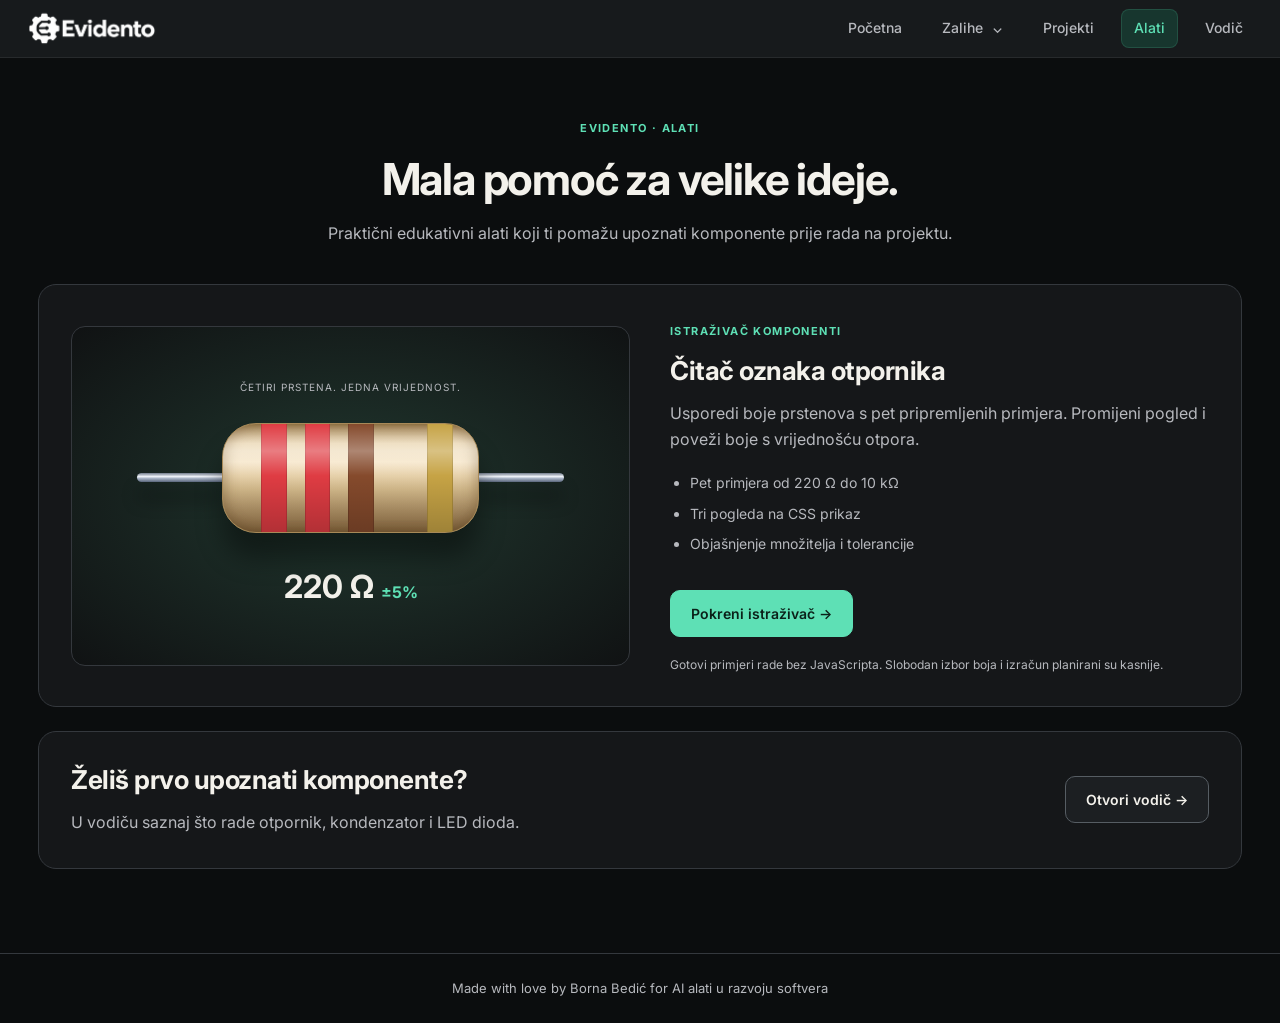
==== alati.html @ e7cfc3d3 "Veliki update: reorganizacija Evidenta, zalihe, projekti i alati Objedinjeni pregled zaliha, dodavan" ====
<!DOCTYPE html>
<html lang="hr">
<head>
    <meta charset="UTF-8">
    <meta name="viewport" content="width=device-width, initial-scale=1.0">
    <meta name="description" content="Evidento — evidencija elektroničkih komponenti, projekti i edukativni alati.">
    <title>Alati | Evidento</title>
    <link href="https://fonts.googleapis.com/css2?family=Inter:wght@400;500;600;700;800&display=swap" rel="stylesheet">
    <link rel="stylesheet" href="style.css">
    <link rel="stylesheet" href="otpornici-stilovi.css">
</head>
<body>
    <a class="preskoci-navigaciju" href="#glavni-sadrzaj">Preskoči na sadržaj</a>
    <header id="zaglavlje">
        <div class="sadrzaj-zaglavlja">
            <a id="poveznica-logo" href="index.html">
                <img id="logo" src="media/evidento-logo.png" alt="Evidento početna" width="2172" height="724">
            </a>
            <nav id="navigacija" aria-label="Glavna navigacija">
                <a href="index.html">Početna</a>
                <details class="izbornik-zaliha">
                    <summary>Zalihe <span aria-hidden="true">⌄</span></summary>
                    <div class="padajuci-izbornik">
                        <div class="opis-izbornika"><strong>Tvoja radionica</strong><p>Što imaš, što dodaješ i što trošiš.</p></div>
                        <div class="poveznice-izbornika">
                            <a href="zalihe.html"><strong>Trenutno stanje</strong><span>Dostupne komponente i količine</span></a>
                            <a href="zalihe.html#povijest-promjena"><strong>Povijest promjena</strong><span>Dodavanje, potrošnja i namjena</span></a>
                            <a href="zalihe.html#unos-promjene"><strong>Unos promjene</strong><span>Dodaj komade ili evidentiraj potrošnju</span></a>
                            <a href="zalihe.html#nova-komponenta"><strong>Nova komponenta</strong><span>Dio koji još nemaš u evidenciji</span></a>
                        </div>
                    </div>
                </details>
                <a href="projekti.html">Projekti</a>
                <a href="alati.html" aria-current="page">Alati</a>
                <a href="vodic.html">Vodič</a>
            </nav>
        </div>
    </header>
    <main id="glavni-sadrzaj" tabindex="-1">
        <div class="uvod-stranice">
            <span class="mala-oznaka">EVIDENTO · ALATI</span>
            <h1>Mala pomoć za velike ideje.</h1>
            <p>Praktični edukativni alati koji ti pomažu upoznati komponente prije rada na projektu.</p>
        </div>
        <section class="predstavljeni-alat" aria-labelledby="naslov-alata">
            <div class="ilustracija-alata" aria-hidden="true">
                <span class="natpis-alata">ČETIRI PRSTENA. JEDNA VRIJEDNOST.</span>
                <div class="model-otpornika"><div class="zica-otpornika zica-lijevo"></div><div class="tijelo-otpornika"><span class="prsten-otpornika prvi-prsten"></span><span class="prsten-otpornika drugi-prsten"></span><span class="prsten-otpornika treci-prsten"></span><span class="prsten-otpornika cetvrti-prsten"></span></div><div class="zica-otpornika zica-desno"></div></div>
                <span class="vrijednost-alata">220 Ω <small>±5%</small></span>
            </div>
            <div class="opis-alata"><span class="mala-oznaka">ISTRAŽIVAČ KOMPONENTI</span><h2 id="naslov-alata">Čitač oznaka otpornika</h2><p>Usporedi boje prstenova s pet pripremljenih primjera. Promijeni pogled i poveži boje s vrijednošću otpora.</p><ul class="popis-mogucnosti"><li>Pet primjera od 220 Ω do 10 kΩ</li><li>Tri pogleda na CSS prikaz</li><li>Objašnjenje množitelja i tolerancije</li></ul><a class="gumb-glavni" href="otpornici.html">Pokreni istraživač <span aria-hidden="true">→</span></a><p class="pomoc-polja">Gotovi primjeri rade bez JavaScripta. Slobodan izbor boja i izračun planirani su kasnije.</p></div>
        </section>
        <section class="most-do-vodica"><div><h2>Želiš prvo upoznati komponente?</h2><p>U vodiču saznaj što rade otpornik, kondenzator i LED dioda.</p></div><a class="gumb-ocisti" href="vodic.html">Otvori vodič <span aria-hidden="true">→</span></a></section>
    </main>
    <footer id="podnozje">
        <p>Made with love by Borna Bedić for AI alati u razvoju softvera</p>
    </footer>
</body>
</html>
---- style.css ----
:root {
    color-scheme: dark;
    --pozadina-stranice: #0b0d0e;
    --pozadina-kartice: #151719;
    --pozadina-polja: #1c1f22;
    --pozadina-navigacije: #171a1c;
    --boja-teksta: #f3f1eb;
    --boja-sporednog-teksta: #b7b9be;
    --boja-ruba: #34383d;
    --naglasena-boja: #5ee0b5;
    --naglasena-boja-hover: #8ceccd;
    --pozadina-naglaska: #17362e;
}

* {
    /* padding i border računaju se unutar zadane širine */
    box-sizing: border-box;
}

body {
    display: flex;
    flex-direction: column;
    min-height: 100vh;
    margin: 0;
    font-family: "Inter", Arial, sans-serif;
    font-size: 16px;
    line-height: 1.6;
    color: var(--boja-teksta);
    background: var(--pozadina-stranice);
}

a {
    color: var(--naglasena-boja);
    text-decoration: none;
}

a:hover {
    text-decoration: underline;
}

a:focus-visible,
button:focus-visible,
summary:focus-visible,
.omotac-tablice:focus-visible {
    outline: 3px solid var(--naglasena-boja);
    outline-offset: 4px;
}

h1, h2, h3 {
    margin: 0 0 14px;
    line-height: 1.25;
    letter-spacing: -0.5px;
}

h1 {
    font-size: clamp(30px, 4vw, 44px);
    letter-spacing: -1.2px;
}

h2 {
    font-size: 26px;
}

h3 {
    font-size: 20px;
}

p {
    margin: 0 0 20px;
    color: var(--boja-sporednog-teksta);
}

p:last-child {
    margin-bottom: 0;
}

.preskoci-navigaciju {
    position: absolute;
    top: 10px;
    left: 16px;
    z-index: 100;
    padding: 10px 16px;
    color: #0b2119;
    background: var(--naglasena-boja);
    border-radius: 8px;
    transform: translateY(-180%);
}

.preskoci-navigaciju:focus {
    transform: translateY(0);
}

#zaglavlje {
    position: relative;
    z-index: 20;
    padding: 6px 0;
    background: var(--pozadina-navigacije);
    border-bottom: 1px solid #ffffff12;
}

.sadrzaj-zaglavlja {
    display: flex;
    align-items: center;
    justify-content: space-between;
    gap: 32px;
    padding: 0 24px;
}

#poveznica-logo {
    flex-shrink: 0;
    border-radius: 6px;
}

#logo {
    display: block;
    width: 135px;
    height: auto;
    filter: grayscale(1) brightness(0) invert(1);
}

#navigacija {
    position: relative;
    display: flex;
    align-items: center;
    gap: 14px;
    min-width: 0;
}

#navigacija > a,
.izbornik-zaliha > summary {
    display: block;
    padding: 7px 12px;
    margin: 0;
    color: var(--boja-sporednog-teksta);
    font-size: 14px;
    font-weight: 500;
    white-space: nowrap;
    border: 1px solid transparent;
    border-radius: 8px;
    cursor: pointer;
    transition-property: color, background-color, border-color;
    transition-duration: 0.2s, 0.2s, 0.2s;
}

.izbornik-zaliha > summary {
    list-style: none;
}

.izbornik-zaliha > summary::-webkit-details-marker {
    display: none;
}

.izbornik-zaliha > summary span {
    margin-left: 5px;
}

#navigacija > a:hover,
.izbornik-zaliha > summary:hover,
.izbornik-zaliha[open] > summary {
    color: var(--boja-teksta);
    background: var(--pozadina-polja);
    text-decoration: none;
}

#navigacija > a[aria-current="page"],
.izbornik-zaliha > .aktivna-stavka {
    color: var(--naglasena-boja);
    background: var(--pozadina-naglaska);
    border-color: #5ee0b526;
}

/* izbornik se pozicionira prema navigaciji */
.padajuci-izbornik {
    position: absolute;
    top: calc(100% + 12px);
    right: 0;
    display: flex;
    width: 650px;
    max-width: calc(100vw - 48px);
    overflow: hidden;
    background: var(--pozadina-kartice);
    border: 1px solid #59615c;
    border-radius: 14px;
    box-shadow: 0 24px 60px #00000088;
}

.opis-izbornika {
    flex-grow: 1;
    flex-shrink: 1;
    flex-basis: 200px;
    padding: 26px;
    background: #101513;
    border-right: 1px solid var(--boja-ruba);
}

.opis-izbornika strong {
    color: var(--naglasena-boja);
}

.opis-izbornika p {
    margin: 10px 0 0;
    font-size: 13px;
}

.poveznice-izbornika {
    flex-grow: 2;
    flex-shrink: 1;
    flex-basis: 300px;
    padding: 10px;
}

.poveznice-izbornika a {
    display: flex;
    flex-direction: column;
    gap: 3px;
    padding: 12px 16px;
    color: var(--boja-teksta);
    border-radius: 8px;
    transition-property: background-color;
    transition-duration: 0.2s;
}

.poveznice-izbornika a:hover {
    background: var(--pozadina-polja);
    text-decoration: none;
}

.poveznice-izbornika a span {
    color: var(--boja-sporednog-teksta);
    font-size: 12px;
}

#glavni-sadrzaj {
    /* glavni sadržaj popunjava slobodnu visinu do footera */
    flex-grow: 1;
    flex-shrink: 1;
    flex-basis: 0%;
    width: 94%;
    max-width: 1280px;
    margin: 36px auto 60px;
    min-width: 0;
}

section,
.kartica-projekta,
.kartica-komponente {
    min-width: 0;
    padding: 32px;
    margin-bottom: 24px;
    background: var(--pozadina-kartice);
    border: 1px solid var(--boja-ruba);
    border-radius: 18px;
}

section[id],
article[id] {
    scroll-margin-top: 24px;
}

.mala-oznaka {
    display: inline-block;
    margin-bottom: 14px;
    color: var(--naglasena-boja);
    font-size: 11px;
    font-weight: 700;
    letter-spacing: 1.4px;
}

.uvod-stranice {
    padding: 20px 0 10px;
    margin-bottom: 28px;
    text-align: center;
}

.uvod-stranice p {
    max-width: 740px;
    margin: 0 auto;
}

.obavijest-prototipa {
    padding: 12px 18px;
    margin-bottom: 24px;
    color: #b7c6bf;
    font-size: 12px;
    background: #111c17;
    border: 1px solid #254535;
    border-radius: 10px;
}

.naslov-panela,
.vrh-projekta {
    display: flex;
    justify-content: space-between;
    align-items: center;
    flex-wrap: wrap;
    gap: 12px;
    margin-bottom: 14px;
}

.naslov-panela h2 {
    margin: 0;
}

.naslov-panela .mala-oznaka {
    margin-bottom: 7px;
}

.opis-sekcije {
    font-size: 14px;
}

.oznaka-pregleda,
.status {
    display: inline-block;
    padding: 6px 11px;
    font-size: 12px;
    font-weight: 600;
    white-space: nowrap;
    background: var(--pozadina-polja);
    border: 1px solid var(--boja-ruba);
    border-radius: 20px;
}

.gumb-glavni,
.gumb-ocisti {
    display: inline-block;
    padding: 12px 20px;
    font-family: inherit;
    font-size: 14px;
    font-weight: 600;
    line-height: 1.5;
    text-align: center;
    border-radius: 10px;
    cursor: pointer;
    transition-property: background-color, border-color, transform;
    transition-duration: 0.2s, 0.2s, 0.2s;
}

.gumb-glavni {
    color: #0b2119;
    background: var(--naglasena-boja);
    border: 1px solid var(--naglasena-boja);
}

.gumb-ocisti {
    color: var(--boja-teksta);
    background: var(--pozadina-polja);
    border: 1px solid #565d63;
}

.gumb-glavni:hover,
.gumb-glavni:focus-visible {
    background: var(--naglasena-boja-hover);
    transform: translateY(-2px);
    text-decoration: none;
}

.gumb-ocisti:hover,
.gumb-ocisti:focus-visible {
    border-color: var(--naglasena-boja);
    background: var(--pozadina-naglaska);
    text-decoration: none;
}

#uvod-pocetne {
    position: relative;
    isolation: isolate;
    min-height: 660px;
    padding: 70px 28px 250px;
    overflow: hidden;
    background: var(--pozadina-stranice);
    border: 0;
    text-align: center;
}

.slika-uvoda {
    position: absolute;
    top: -60px;
    left: 50%;
    width: 125%;
    max-width: none;
    height: calc(100% + 100px);
    object-fit: cover;
    object-position: center;
    transform: translateX(-50%);
    filter: blur(5px);
    opacity: 0.6;
    mix-blend-mode: screen;
    /* slika nestaje prema dnu iza kartica */
    mask-image: linear-gradient(to bottom, transparent, black 16%, black 55%, transparent 94%);
    -webkit-mask-image: linear-gradient(to bottom, transparent, black 16%, black 55%, transparent 94%);
}

#uvod-pocetne::after {
    content: "";
    position: absolute;
    inset: 0;
    background: radial-gradient(ellipse at 50% 25%, #0b0d0ecc, #0b0d0e44 55%, transparent 80%);
    pointer-events: none;
}

.tekst-uvoda {
    position: relative;
    z-index: 1;
    max-width: 800px;
    margin: 0 auto;
}

#naslov-uvoda {
    margin-bottom: 24px;
    font-size: clamp(36px, 5vw, 64px);
    letter-spacing: -2px;
    line-height: 1.1;
}

.uvodni-tekst {
    max-width: 650px;
    margin: 0 auto 28px;
    font-size: 18px;
    color: #d2ddd8;
}

.napomena-pocetne {
    font-size: 12px;
}

.naslov-sekcije {
    margin-bottom: 28px;
    text-align: center;
}

.kartice-pocetne,
.popis-projekata {
    display: flex;
    flex-wrap: wrap;
    gap: 22px;
}

.kartica-pocetne {
    /* kartice dijele prostor i prelaze u novi red kad ne stanu */
    flex-grow: 1;
    flex-shrink: 1;
    flex-basis: 260px;
    display: flex;
    flex-direction: column;
    min-width: 0;
    padding: 28px;
    text-align: center;
    background: var(--pozadina-polja);
    border: 1px solid var(--boja-ruba);
    border-radius: 14px;
}

.broj-kartice {
    display: block;
    margin-bottom: 20px;
    color: var(--naglasena-boja);
    font-size: 28px;
    font-weight: 800;
}

.kartica-pocetne p {
    font-size: 14px;
}

.kartica-pocetne .gumb-glavni {
    /* automatski razmak drži gumbe pri dnu kartice */
    margin-top: auto;
}

.kartica-pocetne,
.kartica-projekta,
.kartica-komponente {
    transition-property: transform, border-color, box-shadow;
    transition-duration: 0.25s, 0.25s, 0.25s;
}

.kartica-pocetne:hover,
.kartica-pocetne:focus-within,
.kartica-projekta:hover,
.kartica-projekta:focus-within,
.kartica-komponente:hover,
.kartica-komponente:focus-within {
    transform: translateY(-4px);
    border-color: #397d68;
    box-shadow: 0 12px 26px #00000040;
}

.poveznica-pomoci {
    margin: 28px 0 0;
    font-size: 14px;
    text-align: center;
}

.objasnjenje-logike,
.most-do-vodica {
    display: flex;
    align-items: center;
    flex-wrap: wrap;
    gap: 40px;
}

.objasnjenje-logike > div,
.tijek-rada {
    flex-grow: 1;
    flex-shrink: 1;
    flex-basis: 300px;
}

.tijek-rada {
    padding-left: 26px;
    margin: 0;
}

.tijek-rada li {
    padding: 10px 0 10px 12px;
    color: var(--naglasena-boja);
}

.tijek-rada strong,
.tijek-rada span {
    display: block;
}

.tijek-rada strong {
    color: var(--boja-teksta);
}

.tijek-rada span {
    color: var(--boja-sporednog-teksta);
    font-size: 14px;
}

.omotac-tablice {
    overflow-x: auto;
    margin-top: 24px;
    border: 1px solid var(--boja-ruba);
    border-radius: 12px;
}

table {
    width: 100%;
    min-width: 560px;
    border-collapse: collapse;
    text-align: left;
}

#tablica-zaliha {
    min-width: 780px;
}

caption {
    padding: 12px 18px;
    color: var(--boja-sporednog-teksta);
    font-size: 12px;
    text-align: left;
    border-bottom: 1px solid var(--boja-ruba);
}

thead th {
    padding: 15px 18px;
    color: var(--boja-sporednog-teksta);
    background: var(--pozadina-polja);
    font-size: 11px;
    font-weight: 600;
    text-transform: uppercase;
    letter-spacing: 0.6px;
    border-bottom: 1px solid var(--boja-ruba);
}

tbody th,
tbody td {
    padding: 18px;
    font-size: 14px;
    font-weight: 400;
    border-bottom: 1px solid #292e32;
    transition-property: background-color;
    transition-duration: 0.2s;
}

tbody th {
    font-weight: 600;
}

tbody tr:last-child > * {
    border-bottom: 0;
}

tbody tr:hover > * {
    background: #1b2822;
}

.broj {
    text-align: center;
    font-variant-numeric: tabular-nums;
}

.stanje-zalihe {
    color: var(--naglasena-boja);
    font-weight: 700;
    background: #14251d;
}

/* istaknut je redak na koji vodi poveznica s # u adresi */
#tablica-zaliha tr:target > * {
    background: #213a2f;
}

#tablica-zaliha tr:target th {
    box-shadow: inset 4px 0 var(--naglasena-boja);
}

.kategorija {
    display: inline-block;
    padding: 5px 10px;
    font-size: 12px;
    font-weight: 600;
    white-space: nowrap;
    border-radius: 20px;
}

.kategorija-otpornik {
    color: #a9c9ff;
    background: #1e2b40;
}

.kategorija-kondenzator {
    color: #d3b4fa;
    background: #2e243b;
}

.kategorija-led {
    color: #a0dec2;
    background: #18372d;
}

.promjena-dodavanje {
    color: #8ceccd;
    white-space: nowrap;
}

.promjena-potrosnja,
.nedostaje {
    color: #f1be87;
}

.unos-panel {
    display: flex;
    align-items: flex-start;
    flex-wrap: wrap;
    gap: 40px;
    background: linear-gradient(120deg, #14271f, var(--pozadina-kartice) 65%);
}

.opis-unosa {
    flex-grow: 1;
    flex-shrink: 1;
    flex-basis: 250px;
    min-width: 0;
}

.opis-unosa p {
    font-size: 14px;
}

.napomena-forme {
    padding-top: 16px;
    font-size: 12px;
    border-top: 1px solid var(--boja-ruba);
}

.forma-evidencije {
    flex-grow: 2;
    flex-shrink: 1;
    flex-basis: 460px;
    display: flex;
    flex-wrap: wrap;
    gap: 20px;
    min-width: 0;
    margin: 0;
}

#forma-nove-komponente {
    max-width: 850px;
    margin-top: 24px;
}

.forma-evidencije > p {
    /* pola reda minus polovica razmaka između polja */
    flex-grow: 1;
    flex-shrink: 1;
    flex-basis: calc(50% - 10px);
    min-width: 0;
    margin: 0;
}

.forma-evidencije > .polje-puna-sirina {
    flex-basis: 100%;
}

label {
    display: block;
    margin-bottom: 8px;
    color: var(--boja-teksta);
    font-size: 14px;
    font-weight: 600;
}

input:not([type="hidden"]):not([type="radio"]),
select,
textarea {
    width: 100%;
    padding: 12px 14px;
    font-family: inherit;
    font-size: 16px;
    line-height: 1.5;
    color: var(--boja-teksta);
    background: var(--pozadina-polja);
    border: 1px solid #565d63;
    border-radius: 9px;
    transition-property: border-color, box-shadow;
    transition-duration: 0.2s, 0.2s;
}

input::placeholder,
textarea::placeholder {
    color: #a1a7ad;
}

input:focus,
select:focus,
textarea:focus {
    outline: 2px solid var(--naglasena-boja);
    outline-offset: 2px;
    border-color: var(--naglasena-boja);
    box-shadow: 0 0 0 5px #5ee0b510;
}

textarea {
    resize: vertical;
    min-height: 100px;
}

.pomoc-polja,
.uputa-forme {
    display: block;
    margin-top: 7px;
    color: var(--boja-sporednog-teksta);
    font-size: 12px;
}

.radnje-forme {
    display: flex;
    justify-content: space-between;
    align-items: center;
    flex-wrap: wrap;
    gap: 18px;
    width: 100%;
    padding-top: 20px;
    border-top: 1px solid var(--boja-ruba);
}

.radnje-forme .uputa-forme {
    flex-grow: 1;
    flex-shrink: 1;
    flex-basis: 180px;
    margin-top: 0;
}

.gumbi-forme {
    display: flex;
    flex-wrap: wrap;
    gap: 12px;
}

.popis-projekata {
    align-items: stretch;
    margin-bottom: 28px;
}

.kartica-projekta {
    flex-grow: 1;
    flex-shrink: 1;
    flex-basis: 340px;
    display: flex;
    flex-direction: column;
    margin: 0;
    padding: 26px;
}

.vrh-projekta .broj-kartice {
    margin: 0;
    font-size: 20px;
}

.kartica-projekta h2 {
    font-size: 23px;
}

.kartica-projekta > p {
    font-size: 14px;
}

.status-planirano {
    color: #d3b4fa;
    background: #2e243b;
    border-color: #504060;
}

.status-izrada {
    color: #f1ce93;
    background: #342b1b;
    border-color: #5d4d2b;
}

.status-zavrseno {
    color: #a0dec2;
    background: #18372d;
    border-color: #2e5a48;
}

.projekt-podaci {
    display: flex;
    flex-direction: column;
    gap: 5px;
    margin-bottom: 24px;
    color: #b7b9be;
    font-size: 12px;
}

.detalji-projekta {
    margin-top: auto;
    border-top: 1px solid var(--boja-ruba);
}

.detalji-projekta summary {
    padding: 16px 0;
    font-size: 13px;
    font-weight: 600;
    cursor: pointer;
}

.detalji-projekta[open] summary {
    color: var(--naglasena-boja);
}

.detalji-projekta .omotac-tablice {
    margin-top: 0;
}

.detalji-projekta table {
    min-width: 340px;
}

.detalji-projekta th,
.detalji-projekta td {
    padding: 12px;
    font-size: 12px;
}

.poveznica-kartice {
    display: block;
    padding-top: 18px;
    margin-top: 10px;
    font-size: 13px;
    font-weight: 600;
}

.predstavljeni-alat {
    display: flex;
    align-items: center;
    flex-wrap: wrap;
    gap: 40px;
}

.ilustracija-alata {
    --boja-prvog-prstena: #df3c43;
    --boja-drugog-prstena: #df3c43;
    --boja-treceg-prstena: #854a2c;
    flex-grow: 1;
    flex-shrink: 1;
    flex-basis: 380px;
    display: flex;
    flex-direction: column;
    align-items: center;
    justify-content: center;
    min-width: 0;
    min-height: 340px;
    gap: 28px;
    padding: 24px;
    background: radial-gradient(ellipse at center, #21382f, #101213);
    border: 1px solid var(--boja-ruba);
    border-radius: 14px;
}

.natpis-alata {
    color: var(--boja-sporednog-teksta);
    font-size: 10px;
    text-align: center;
    letter-spacing: 1px;
}

.vrijednost-alata {
    font-size: 32px;
    font-weight: 700;
}

.vrijednost-alata small {
    color: var(--naglasena-boja);
    font-size: 16px;
}

.opis-alata {
    flex-grow: 1;
    flex-shrink: 1;
    flex-basis: 360px;
    min-width: 0;
}

.popis-mogucnosti {
    margin: 0 0 26px;
    padding-left: 20px;
    color: var(--boja-sporednog-teksta);
    font-size: 14px;
}

.popis-mogucnosti li {
    padding-bottom: 8px;
}

.opis-alata .pomoc-polja {
    margin-top: 18px;
}

.most-do-vodica > div {
    flex-grow: 1;
    flex-shrink: 1;
    flex-basis: 350px;
}

.most-do-vodica p {
    margin: 0;
}

.putanja-stranice {
    font-size: 13px;
}

#kartice-komponenti {
    display: grid;
    grid-template-columns: repeat(3, minmax(0, 1fr));
    gap: 24px;
    margin-bottom: 28px;
}

.kartica-komponente {
    display: flex;
    flex-direction: column;
    margin: 0;
}

.oznaka-komponente {
    display: flex;
    align-items: center;
    justify-content: center;
    width: 64px;
    height: 64px;
    margin: 0 auto 24px;
    color: var(--naglasena-boja);
    font-size: 22px;
    font-weight: 800;
    background: var(--pozadina-naglaska);
    border-radius: 16px;
}

.kartica-komponente .naslov-komponente {
    text-align: center;
    font-size: 24px;
}

.kartica-komponente h3 {
    margin: 8px 0 12px;
    font-size: 16px;
}

.kartica-komponente a {
    margin-top: auto;
    padding-top: 16px;
    font-size: 14px;
    font-weight: 600;
}

#cesta-pitanja > h2,
#cesta-pitanja > p {
    text-align: center;
}

#cesta-pitanja details {
    margin-top: 18px;
    background: #171c1a;
    border: 1px solid var(--boja-ruba);
    border-radius: 12px;
}

#cesta-pitanja summary {
    padding: 24px;
    font-size: 14px;
    font-weight: 600;
    cursor: pointer;
    border-radius: 12px;
}

#cesta-pitanja summary:hover {
    background: var(--pozadina-naglaska);
}

#cesta-pitanja details[open] summary {
    color: var(--naglasena-boja);
}

#cesta-pitanja details p {
    padding: 8px 24px 24px;
    margin: 0;
    font-size: 14px;
}

.stara-stranica {
    text-align: center;
}

#podnozje {
    padding: 24px;
    text-align: center;
    border-top: 1px solid var(--boja-ruba);
}

#podnozje p {
    margin: 0;
    font-size: 13px;
}

@media (max-width: 900px) {
    #kartice-komponenti {
        grid-template-columns: 1fr;
    }
}

@media (max-width: 850px) {
    .sadrzaj-zaglavlja {
        flex-wrap: wrap;
        gap: 10px;
        padding: 6px 16px;
    }

    #navigacija {
        width: 100%;
        flex-wrap: wrap;
        gap: 4px;
    }

    #navigacija > a,
    .izbornik-zaliha > summary {
        padding: 8px 9px;
        font-size: 13px;
    }

    .padajuci-izbornik {
        left: 0;
        right: auto;
        width: 650px;
        max-width: calc(100vw - 32px);
    }
}

@media (max-width: 600px) {
    #glavni-sadrzaj {
        margin: 24px auto 36px;
    }

    section,
    .kartica-projekta,
    .kartica-komponente {
        padding: 22px;
        border-radius: 14px;
    }

    h2 {
        font-size: 23px;
    }

    .padajuci-izbornik {
        flex-direction: column;
    }

    .opis-izbornika,
    .poveznice-izbornika {
        flex-basis: auto;
    }

    .opis-izbornika {
        padding: 16px 20px;
        border-right: 0;
        border-bottom: 1px solid var(--boja-ruba);
    }

    .opis-izbornika p {
        margin-top: 4px;
    }

    #uvod-pocetne {
        min-height: 600px;
        padding: 44px 16px 220px;
    }

    .slika-uvoda {
        top: -20px;
        width: 170%;
        height: calc(100% + 40px);
        filter: blur(4px);
        opacity: 0.5;
    }

    .uvodni-tekst {
        font-size: 16px;
    }

    .tekst-uvoda .mala-oznaka {
        font-size: 10px;
        letter-spacing: 1px;
    }

    .forma-evidencije > p {
        flex-basis: 100%;
    }

    .unos-panel {
        gap: 24px;
    }

    .radnje-forme,
    .gumbi-forme {
        width: 100%;
        flex-direction: column;
        align-items: stretch;
    }

    .radnje-forme .uputa-forme {
        flex-basis: auto;
    }

    .ilustracija-alata {
        min-height: 260px;
    }
}

@media (prefers-reduced-motion: reduce) {
    *,
    *::before,
    *::after {
        transition-property: none !important;
        animation: none !important;
    }

    .kartica-pocetne:hover,
    .kartica-pocetne:focus-within,
    .kartica-projekta:hover,
    .kartica-projekta:focus-within,
    .kartica-komponente:hover,
    .kartica-komponente:focus-within,
    .gumb-glavni:hover,
    .gumb-glavni:focus-visible {
        transform: none;
    }
}
---- otpornici-stilovi.css ----
#istrazivac-otpornika {
    /* ove boje koristi prikaz prstenova */
    --boja-prvog-prstena: #df3c43;
    --boja-drugog-prstena: #df3c43;
    --boja-treceg-prstena: #854a2c;
    display: flex;
    align-items: stretch;
    flex-wrap: wrap;
    gap: 24px;
    margin-bottom: 28px;
}

#istrazivac-otpornika > section {
    min-width: 0;
    margin: 0;
}

.prikaz-otpornika {
    flex-grow: 3;
    flex-shrink: 1;
    flex-basis: 500px;
}

.kontrole-otpornika {
    flex-grow: 2;
    flex-shrink: 1;
    flex-basis: 320px;
}

#istrazivac-otpornika h2 {
    font-size: 24px;
}

.scena-otpornika {
    position: relative;
    display: flex;
    align-items: center;
    justify-content: center;
    min-height: 300px;
    margin-top: 24px;
    overflow: hidden;
    border: 1px solid var(--boja-ruba);
    border-radius: 16px;
    background-color: #101213;
    background-image: linear-gradient(#ffffff06 1px, transparent 1px), linear-gradient(90deg, #ffffff06 1px, transparent 1px), radial-gradient(ellipse at center, #21382f, #101213);
    background-size: 24px 24px, 24px 24px, 100% 100%;
    /* dubina za rotaciju prikaza */
    perspective: 800px;
}

.natpis-scene,
.opis-scene {
    position: absolute;
    color: #b5c9c1;
    font-size: 11px;
    letter-spacing: 1px;
}

.natpis-scene {
    top: 20px;
    left: 20px;
}

.opis-scene {
    right: 16px;
    bottom: 20px;
    left: 16px;
    text-align: center;
    letter-spacing: 0;
}

.model-otpornika {
    display: flex;
    align-items: center;
    width: 84%;
    max-width: 500px;
    height: 110px;
    transform-style: preserve-3d;
    transition-property: transform;
    transition-duration: 0.6s;
}

.zica-otpornika {
    flex-grow: 1;
    flex-shrink: 1;
    flex-basis: 0px;
    height: 9px;
    background: linear-gradient(#727c8c, #f0f4fa 40%, #a9b4c6 60%, #59657a);
    box-shadow: 0 18px 18px #00000055;
}

.zica-lijevo {
    border-radius: 6px 0 0 6px;
}

.zica-desno {
    border-radius: 0 6px 6px 0;
}

.tijelo-otpornika {
    position: relative;
    flex-grow: 3;
    flex-shrink: 1;
    flex-basis: 0px;
    height: 100%;
    overflow: hidden;
    border: 1px solid #a78958;
    border-radius: 34px;
    background: linear-gradient(#9e7f51, #ead6b1 18%, #f6e6c9 35%, #d7bd8e 60%, #997548);
    box-shadow: inset 5px 0 12px #60431f44, inset -5px 0 12px #60431f44, 0 25px 26px #00000066;
}

/* sjaj se nalazi preko prstenova */
.tijelo-otpornika::after {
    content: "";
    position: absolute;
    inset: 0;
    background: linear-gradient(transparent, #ffffff55 25%, transparent 48%, #00000033);
    pointer-events: none;
}

.prsten-otpornika {
    position: absolute;
    top: 0;
    bottom: 0;
    width: 10%;
    box-shadow: inset 1px 0 #00000022, inset -1px 0 #00000022;
}

.prvi-prsten {
    left: 15%;
    background-color: var(--boja-prvog-prstena);
}

.drugi-prsten {
    left: 32%;
    background-color: var(--boja-drugog-prstena);
}

.treci-prsten {
    left: 49%;
    background-color: var(--boja-treceg-prstena);
}

.cetvrti-prsten {
    left: 80%;
    background-color: #c6a345;
}

/* has provjerava koji je radio odabran unutar forme */
#istrazivac-otpornika:has(#primjer-330:checked) {
    --boja-prvog-prstena: #ee802c;
    --boja-drugog-prstena: #ee802c;
}

#istrazivac-otpornika:has(#primjer-1000:checked) {
    --boja-prvog-prstena: #854a2c;
    --boja-drugog-prstena: #252833;
    --boja-treceg-prstena: #df3c43;
}

#istrazivac-otpornika:has(#primjer-4700:checked) {
    --boja-prvog-prstena: #e2bd22;
    --boja-drugog-prstena: #9857b7;
    --boja-treceg-prstena: #df3c43;
}

#istrazivac-otpornika:has(#primjer-10000:checked) {
    --boja-prvog-prstena: #854a2c;
    --boja-drugog-prstena: #252833;
    --boja-treceg-prstena: #ee802c;
}

#istrazivac-otpornika:has(#pogled-koso:checked) .model-otpornika {
    transform: rotateY(-25deg) rotateZ(-14deg) scale(0.9);
}

#istrazivac-otpornika:has(#pogled-odozgo:checked) .model-otpornika {
    transform: rotateX(38deg) rotateZ(12deg) scale(0.95);
}

.rezultati-otpornika {
    margin-top: 24px;
    text-align: center;
}

.rezultat-otpornika {
    display: none;
}

#istrazivac-otpornika:has(#primjer-220:checked) .rezultat-220,
#istrazivac-otpornika:has(#primjer-330:checked) .rezultat-330,
#istrazivac-otpornika:has(#primjer-1000:checked) .rezultat-1000,
#istrazivac-otpornika:has(#primjer-4700:checked) .rezultat-4700,
#istrazivac-otpornika:has(#primjer-10000:checked) .rezultat-10000 {
    display: block;
}

.naziv-rezultata {
    color: var(--boja-sporednog-teksta);
    font-size: 13px;
}

.rezultat-otpornika h3 {
    margin: 8px 0;
    color: var(--boja-teksta);
    font-size: 40px;
    letter-spacing: -1px;
}

.rezultat-otpornika h3 small {
    color: var(--naglasena-boja);
    font-size: 17px;
    letter-spacing: 0;
}

.boje-rezultata {
    margin-bottom: 10px;
    font-size: 13px;
}

.racun-rezultata {
    display: inline-block;
    padding: 8px 16px;
    margin-bottom: 10px;
    color: var(--naglasena-boja);
    font-size: 15px;
    font-weight: 600;
    background: var(--pozadina-naglaska);
    border-radius: 10px;
}

.raspon-rezultata {
    margin: 0;
    font-size: 12px;
}

.grupa-otpornika {
    min-width: 0;
    padding: 0;
    margin: 28px 0;
    border: 0;
}

.grupa-otpornika legend {
    padding: 0;
    margin-bottom: 12px;
    font-size: 14px;
    font-weight: 700;
}

.opcije-otpornika {
    display: flex;
    flex-wrap: wrap;
    gap: 10px;
}

.opcija-otpornika {
    display: flex;
    align-items: center;
    gap: 9px;
    padding: 12px 14px;
    margin: 0;
    background: var(--pozadina-polja);
    border: 1px solid var(--boja-ruba);
    border-radius: 10px;
    cursor: pointer;
    transition-property: background-color, border-color;
    transition-duration: 0.2s, 0.2s;
}

.opcija-otpornika input[type="radio"] {
    width: 16px;
    height: 16px;
    padding: 0;
    margin: 0;
    box-shadow: none;
    accent-color: var(--naglasena-boja);
}

.opcija-otpornika:has(input:checked) {
    color: var(--naglasena-boja-hover);
    background: var(--pozadina-naglaska);
    border-color: var(--naglasena-boja);
}

.opcija-otpornika:hover {
    border-color: var(--naglasena-boja);
}

.opcija-otpornika:focus-within {
    outline: 2px solid var(--naglasena-boja);
    outline-offset: 3px;
}

.napomena-istrazivaca {
    margin: 20px 0 0;
    font-size: 12px;
}

.objasnjenja-prstenova {
    display: flex;
    flex-wrap: wrap;
    gap: 24px;
    margin-top: 28px;
}

.objasnjenja-prstenova article {
    flex-grow: 1;
    flex-shrink: 1;
    flex-basis: 190px;
    padding: 20px;
    border-left: 2px solid var(--boja-ruba);
}

.objasnjenja-prstenova article > span {
    color: var(--naglasena-boja);
    font-size: 13px;
    font-weight: 700;
}

.objasnjenja-prstenova h3 {
    margin: 12px 0 8px;
    font-size: 17px;
}

.objasnjenja-prstenova p {
    margin: 0;
    font-size: 14px;
}

.uzorak-boje {
    display: inline-block;
    width: 14px;
    height: 14px;
    margin-right: 10px;
    vertical-align: middle;
    border: 1px solid #00000022;
    border-radius: 50%;
}

.izvor-otpornika {
    margin: 20px 0 0;
    font-size: 13px;
}

@media (max-width: 600px) {
    #istrazivac-otpornika h2 {
        font-size: 21px;
    }

    .scena-otpornika {
        min-height: 240px;
    }

    .model-otpornika {
        height: 75px;
    }

    .tijelo-otpornika {
        border-radius: 22px;
    }

    #istrazivac-otpornika .opcija-otpornika {
        padding: 10px;
        font-size: 13px;
    }

}

@media (prefers-reduced-motion: reduce) {
    .model-otpornika,
    .opcija-otpornika {
        transition-property: none;
    }
}

.boja-crna {
    background-color: #252833;
}

.boja-smeda {
    background-color: #854a2c;
}

.boja-crvena {
    background-color: #df3c43;
}

.boja-narancasta {
    background-color: #ee802c;
}

.boja-zuta {
    background-color: #e2bd22;
}

.boja-zelena {
    background-color: #299061;
}

.boja-plava {
    background-color: #386cce;
}

.boja-ljubicasta {
    background-color: #9857b7;
}

.boja-siva {
    background-color: #7d8491;
}

.boja-bijela {
    background-color: #fff;
}

.boja-zlatna {
    background-color: #b99a45;
}

.boja-srebrna {
    background-color: #bbc4cf;
}
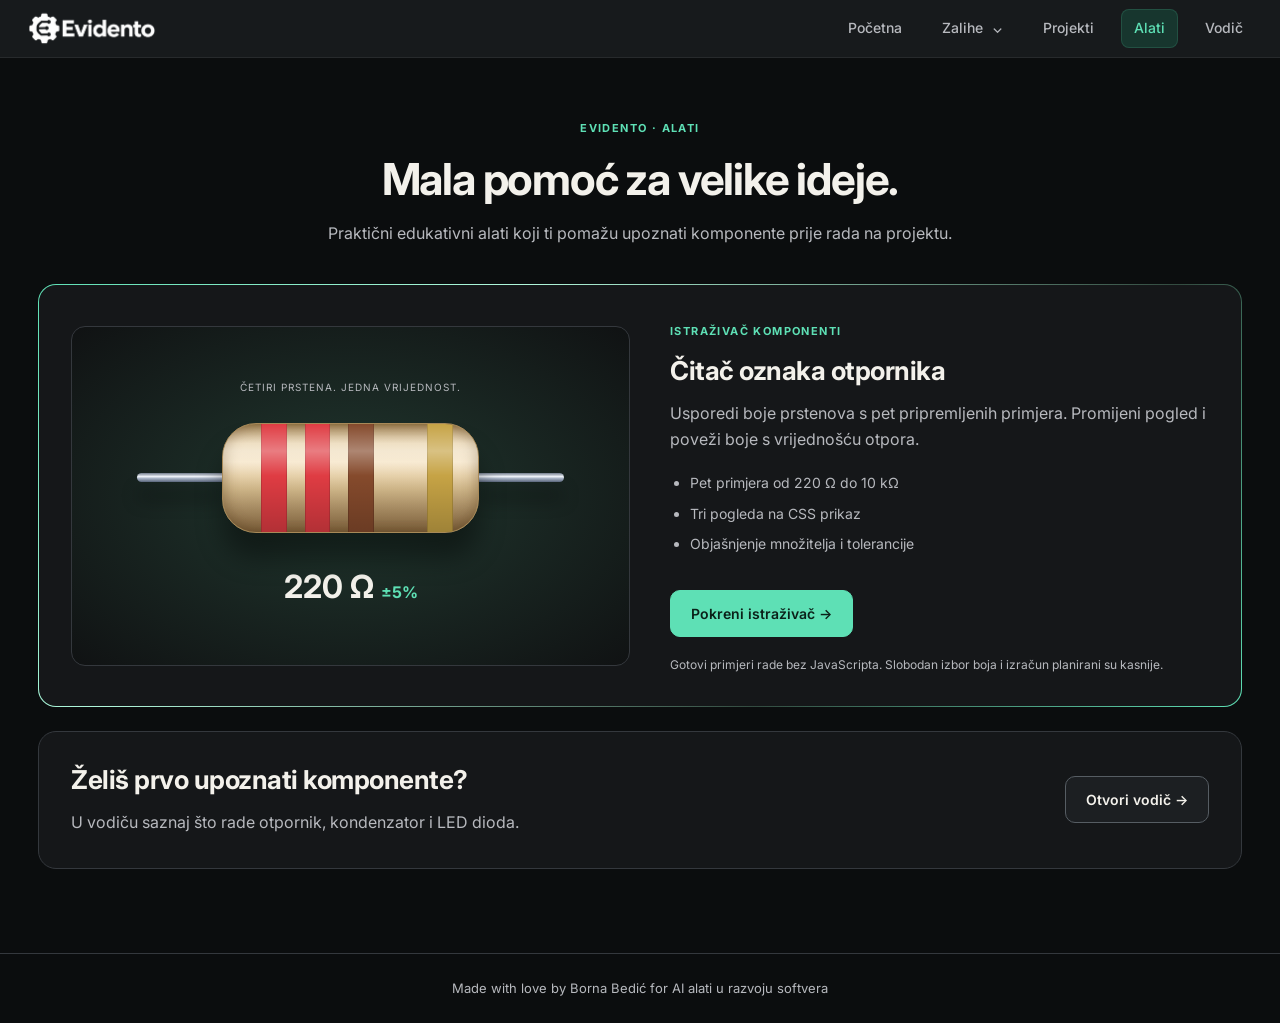
==== commit d6a2dab5: "Dodaj radni list i refaktoriraj HTML i CSS Dodaj popis dijelova, kontrolnu listu, skicu i stilove za" ====
--- a/alati.html
+++ b/alati.html
@@ -1,59 +1,89 @@
 <!DOCTYPE html>
 <html lang="hr">
-<head>
-    <meta charset="UTF-8">
-    <meta name="viewport" content="width=device-width, initial-scale=1.0">
-    <meta name="description" content="Evidento — evidencija elektroničkih komponenti, projekti i edukativni alati.">
-    <title>Alati | Evidento</title>
-    <link href="https://fonts.googleapis.com/css2?family=Inter:wght@400;500;600;700;800&display=swap" rel="stylesheet">
-    <link rel="stylesheet" href="style.css">
-    <link rel="stylesheet" href="otpornici-stilovi.css">
-</head>
-<body>
-    <a class="preskoci-navigaciju" href="#glavni-sadrzaj">Preskoči na sadržaj</a>
-    <header id="zaglavlje">
-        <div class="sadrzaj-zaglavlja">
-            <a id="poveznica-logo" href="index.html">
-                <img id="logo" src="media/evidento-logo.png" alt="Evidento početna" width="2172" height="724">
-            </a>
-            <nav id="navigacija" aria-label="Glavna navigacija">
-                <a href="index.html">Početna</a>
-                <details class="izbornik-zaliha">
-                    <summary>Zalihe <span aria-hidden="true">⌄</span></summary>
-                    <div class="padajuci-izbornik">
-                        <div class="opis-izbornika"><strong>Tvoja radionica</strong><p>Što imaš, što dodaješ i što trošiš.</p></div>
-                        <div class="poveznice-izbornika">
-                            <a href="zalihe.html"><strong>Trenutno stanje</strong><span>Dostupne komponente i količine</span></a>
-                            <a href="zalihe.html#povijest-promjena"><strong>Povijest promjena</strong><span>Dodavanje, potrošnja i namjena</span></a>
-                            <a href="zalihe.html#unos-promjene"><strong>Unos promjene</strong><span>Dodaj komade ili evidentiraj potrošnju</span></a>
-                            <a href="zalihe.html#nova-komponenta"><strong>Nova komponenta</strong><span>Dio koji još nemaš u evidenciji</span></a>
+    <head>
+        <meta charset="UTF-8">
+        <meta name="viewport" content="width=device-width, initial-scale=1.0">
+        <meta
+            name="description"
+            content="Evidento — evidencija elektroničkih komponenti, projekti i edukativni alati."
+        >
+        <title>Alati | Evidento</title>
+        <link
+            href="https://fonts.googleapis.com/css2?family=Inter:wght@400;500;600;700;800&display=swap"
+            rel="stylesheet"
+        >
+        <link rel="stylesheet" href="style.css">
+        <link rel="stylesheet" href="otpornici-stilovi.css">
+    </head>
+    <body>
+        <a class="preskoci-navigaciju" href="#glavni-sadrzaj">Preskoči na sadržaj</a>
+        <header id="zaglavlje">
+            <div class="sadrzaj-zaglavlja">
+                <a id="poveznica-logo" href="index.html">
+                    <img id="logo" src="media/evidento-logo.png" alt="Evidento početna" width="2172" height="724">
+                </a>
+                <nav id="navigacija" aria-label="Glavna navigacija">
+                    <a href="index.html">Početna</a>
+                    <details class="izbornik-zaliha">
+                        <summary>Zalihe <span aria-hidden="true">⌄</span></summary>
+                        <div class="padajuci-izbornik">
+                            <div class="opis-izbornika">
+                                <strong>Tvoja radionica</strong>
+                                <p>Što imaš, što dodaješ i što trošiš.</p>
+                            </div>
+                            <div class="poveznice-izbornika">
+                                <a href="zalihe.html"><strong>Trenutno stanje</strong><span>Dostupne komponente i količine</span></a>
+                                <a href="zalihe.html#povijest-promjena"><strong>Povijest promjena</strong><span>Dodavanje, potrošnja i namjena</span></a>
+                                <a href="zalihe.html#unos-promjene"><strong>Unos promjene</strong><span>Dodaj komade ili evidentiraj potrošnju</span></a>
+                                <a href="zalihe.html#nova-komponenta"><strong>Nova komponenta</strong><span>Dio koji još nemaš u evidenciji</span></a>
+                            </div>
                         </div>
+                    </details>
+                    <a href="projekti.html">Projekti</a>
+                    <a href="alati.html" aria-current="page">Alati</a>
+                    <a href="vodic.html">Vodič</a>
+                </nav>
+            </div>
+        </header>
+        <main id="glavni-sadrzaj" tabindex="-1">
+            <div class="uvod-stranice">
+                <span class="mala-oznaka">EVIDENTO · ALATI</span>
+                <h1>Mala pomoć za velike ideje.</h1>
+                <p>Praktični edukativni alati koji ti pomažu upoznati komponente prije rada na projektu.</p>
+            </div>
+            <section class="predstavljeni-alat" aria-labelledby="naslov-alata">
+                <div class="ilustracija-alata" aria-hidden="true">
+                    <span class="natpis-alata">ČETIRI PRSTENA. JEDNA VRIJEDNOST.</span>
+                    <div class="model-otpornika">
+                        <div class="zica-otpornika zica-lijevo"></div>
+                        <div class="tijelo-otpornika"><span class="prsten-otpornika prvi-prsten"></span><span class="prsten-otpornika drugi-prsten"></span><span class="prsten-otpornika treci-prsten"></span><span class="prsten-otpornika cetvrti-prsten"></span></div>
+                        <div class="zica-otpornika zica-desno"></div>
                     </div>
-                </details>
-                <a href="projekti.html">Projekti</a>
-                <a href="alati.html" aria-current="page">Alati</a>
-                <a href="vodic.html">Vodič</a>
-            </nav>
-        </div>
-    </header>
-    <main id="glavni-sadrzaj" tabindex="-1">
-        <div class="uvod-stranice">
-            <span class="mala-oznaka">EVIDENTO · ALATI</span>
-            <h1>Mala pomoć za velike ideje.</h1>
-            <p>Praktični edukativni alati koji ti pomažu upoznati komponente prije rada na projektu.</p>
-        </div>
-        <section class="predstavljeni-alat" aria-labelledby="naslov-alata">
-            <div class="ilustracija-alata" aria-hidden="true">
-                <span class="natpis-alata">ČETIRI PRSTENA. JEDNA VRIJEDNOST.</span>
-                <div class="model-otpornika"><div class="zica-otpornika zica-lijevo"></div><div class="tijelo-otpornika"><span class="prsten-otpornika prvi-prsten"></span><span class="prsten-otpornika drugi-prsten"></span><span class="prsten-otpornika treci-prsten"></span><span class="prsten-otpornika cetvrti-prsten"></span></div><div class="zica-otpornika zica-desno"></div></div>
-                <span class="vrijednost-alata">220 Ω <small>±5%</small></span>
-            </div>
-            <div class="opis-alata"><span class="mala-oznaka">ISTRAŽIVAČ KOMPONENTI</span><h2 id="naslov-alata">Čitač oznaka otpornika</h2><p>Usporedi boje prstenova s pet pripremljenih primjera. Promijeni pogled i poveži boje s vrijednošću otpora.</p><ul class="popis-mogucnosti"><li>Pet primjera od 220 Ω do 10 kΩ</li><li>Tri pogleda na CSS prikaz</li><li>Objašnjenje množitelja i tolerancije</li></ul><a class="gumb-glavni" href="otpornici.html">Pokreni istraživač <span aria-hidden="true">→</span></a><p class="pomoc-polja">Gotovi primjeri rade bez JavaScripta. Slobodan izbor boja i izračun planirani su kasnije.</p></div>
-        </section>
-        <section class="most-do-vodica"><div><h2>Želiš prvo upoznati komponente?</h2><p>U vodiču saznaj što rade otpornik, kondenzator i LED dioda.</p></div><a class="gumb-ocisti" href="vodic.html">Otvori vodič <span aria-hidden="true">→</span></a></section>
-    </main>
-    <footer id="podnozje">
-        <p>Made with love by Borna Bedić for AI alati u razvoju softvera</p>
-    </footer>
-</body>
+                    <span class="vrijednost-alata">220 Ω <small>±5%</small></span>
+                </div>
+                <div class="opis-alata">
+                    <span class="mala-oznaka">ISTRAŽIVAČ KOMPONENTI</span>
+                    <h2 id="naslov-alata">Čitač oznaka otpornika</h2>
+                    <p>Usporedi boje prstenova s pet pripremljenih primjera. Promijeni pogled i poveži boje s vrijednošću otpora.</p>
+                    <ul class="popis-mogucnosti">
+                        <li>Pet primjera od 220 Ω do 10 kΩ</li>
+                        <li>Tri pogleda na CSS prikaz</li>
+                        <li>Objašnjenje množitelja i tolerancije</li>
+                    </ul>
+                    <a class="gumb-glavni" href="otpornici.html">Pokreni istraživač <span aria-hidden="true">→</span></a>
+                    <p class="pomoc-polja">Gotovi primjeri rade bez JavaScripta. Slobodan izbor boja i izračun planirani su kasnije.</p>
+                </div>
+            </section>
+            <section class="most-do-vodica">
+                <div>
+                    <h2>Želiš prvo upoznati komponente?</h2>
+                    <p>U vodiču saznaj što rade otpornik, kondenzator i LED dioda.</p>
+                </div>
+                <a class="gumb-ocisti" href="vodic.html">Otvori vodič <span aria-hidden="true">→</span></a>
+            </section>
+        </main>
+        <footer id="podnozje">
+            <p>Made with love by Borna Bedić for AI alati u razvoju softvera</p>
+        </footer>
+    </body>
 </html>
--- a/style.css
+++ b/style.css
@@ -1,3 +1,4 @@
+/* Paleta boja i osnovni stilovi */
 :root {
     color-scheme: dark;
     --pozadina-stranice: #0b0d0e;
@@ -90,6 +91,7 @@
     transform: translateY(0);
 }
 
+/* Zaglavlje, navigacija i izbornik zaliha */
 #zaglavlje {
     position: relative;
     z-index: 20;
@@ -139,7 +141,7 @@
     border-radius: 8px;
     cursor: pointer;
     transition-property: color, background-color, border-color;
-    transition-duration: 0.2s, 0.2s, 0.2s;
+    transition-duration: 0.2s;
 }
 
 .izbornik-zaliha > summary {
@@ -230,6 +232,7 @@
     font-size: 12px;
 }
 
+/* Zajednički raspored stranica */
 #glavni-sadrzaj {
     /* glavni sadržaj popunjava slobodnu visinu do footera */
     flex-grow: 1;
@@ -239,6 +242,10 @@
     max-width: 1280px;
     margin: 36px auto 60px;
     min-width: 0;
+    animation-name: pojavljenje-sadrzaja;
+    animation-duration: 0.45s;
+    animation-timing-function: ease-out;
+    animation-iteration-count: 1;
 }
 
 section,
@@ -333,7 +340,7 @@
     border-radius: 10px;
     cursor: pointer;
     transition-property: background-color, border-color, transform;
-    transition-duration: 0.2s, 0.2s, 0.2s;
+    transition-duration: 0.2s;
 }
 
 .gumb-glavni {
@@ -362,41 +369,62 @@
     text-decoration: none;
 }
 
+/* Početna stranica i kružna animacija */
 #uvod-pocetne {
     position: relative;
     isolation: isolate;
+    display: flex;
+    align-items: center;
+    justify-content: center;
     min-height: 660px;
-    padding: 70px 28px 250px;
+    padding: 64px 28px;
     overflow: hidden;
     background: var(--pozadina-stranice);
     border: 0;
     text-align: center;
 }
 
+.pozadina-uvoda {
+    position: absolute;
+    inset: 0;
+    overflow: hidden;
+    pointer-events: none;
+    mix-blend-mode: screen;
+    /* samo krajevi nestaju, sredina ostaje vidljiva */
+    mask-image: linear-gradient(to bottom, transparent 0%, #00000088 14%, black 28%, black 70%, #00000088 86%, transparent 100%);
+    -webkit-mask-image: linear-gradient(to bottom, transparent 0%, #00000088 14%, black 28%, black 70%, #00000088 86%, transparent 100%);
+}
+
 .slika-uvoda {
     position: absolute;
-    top: -60px;
+    top: 50%;
     left: 50%;
-    width: 125%;
-    max-width: none;
-    height: calc(100% + 100px);
-    object-fit: cover;
+    width: 100%;
+    max-width: 920px;
+    height: auto;
+    aspect-ratio: 1;
+    object-fit: contain;
     object-position: center;
-    transform: translateX(-50%);
-    filter: blur(5px);
-    opacity: 0.6;
-    mix-blend-mode: screen;
-    /* slika nestaje prema dnu iza kartica */
-    mask-image: linear-gradient(to bottom, transparent, black 16%, black 55%, transparent 94%);
-    -webkit-mask-image: linear-gradient(to bottom, transparent, black 16%, black 55%, transparent 94%);
-}
-
-#uvod-pocetne::after {
-    content: "";
-    position: absolute;
-    inset: 0;
-    background: radial-gradient(ellipse at 50% 25%, #0b0d0ecc, #0b0d0e44 55%, transparent 80%);
-    pointer-events: none;
+    filter: blur(1.4px) brightness(0.95);
+    opacity: 0.75;
+    /* kružna maska uklanja kvadratne rubove slike pri svakom kutu */
+    mask-image: radial-gradient(circle closest-side, black 58%, #000000ee 70%, #00000099 84%, #00000033 94%, transparent 100%);
+    -webkit-mask-image: radial-gradient(circle closest-side, black 58%, #000000ee 70%, #00000099 84%, #00000033 94%, transparent 100%);
+    transform: translate(-50%, -50%);
+    animation-name: kruzenje-komponenti;
+    animation-duration: 90s;
+    animation-timing-function: linear;
+    animation-iteration-count: infinite;
+}
+
+/* cijeli krug završi na istom položaju na kojem je počeo */
+@keyframes kruzenje-komponenti {
+    from {
+        transform: translate(-50%, -50%) rotate(0deg);
+    }
+    to {
+        transform: translate(-50%, -50%) rotate(360deg);
+    }
 }
 
 .tekst-uvoda {
@@ -404,6 +432,7 @@
     z-index: 1;
     max-width: 800px;
     margin: 0 auto;
+    text-shadow: 0 2px 12px #00000099;
 }
 
 #naslov-uvoda {
@@ -429,6 +458,7 @@
     text-align: center;
 }
 
+/* Zajednički raspored kartica */
 .kartice-pocetne,
 .popis-projekata {
     display: flex;
@@ -472,7 +502,7 @@
 .kartica-projekta,
 .kartica-komponente {
     transition-property: transform, border-color, box-shadow;
-    transition-duration: 0.25s, 0.25s, 0.25s;
+    transition-duration: 0.25s;
 }
 
 .kartica-pocetne:hover,
@@ -531,6 +561,7 @@
     font-size: 14px;
 }
 
+/* Tablice i oznake stanja zalihe */
 .omotac-tablice {
     overflow-x: auto;
     margin-top: 24px;
@@ -644,6 +675,7 @@
     color: #f1be87;
 }
 
+/* Forme i provjera unosa */
 .unos-panel {
     display: flex;
     align-items: flex-start;
@@ -719,7 +751,7 @@
     border: 1px solid #565d63;
     border-radius: 9px;
     transition-property: border-color, box-shadow;
-    transition-duration: 0.2s, 0.2s;
+    transition-duration: 0.2s;
 }
 
 input::placeholder,
@@ -773,6 +805,7 @@
     gap: 12px;
 }
 
+/* Projektne kartice */
 .popis-projekata {
     align-items: stretch;
     margin-bottom: 28px;
@@ -866,11 +899,17 @@
     font-weight: 600;
 }
 
+/* Stranica Alati */
 .predstavljeni-alat {
     display: flex;
     align-items: center;
     flex-wrap: wrap;
     gap: 40px;
+    /* jedna pozadina ispunjava karticu, druga se vidi na rubu */
+    border: 1px solid transparent;
+    background:
+        linear-gradient(var(--pozadina-kartice), var(--pozadina-kartice)) padding-box,
+        linear-gradient(135deg, var(--naglasena-boja), #b1f7db 30%, #334b40 70%, var(--naglasena-boja)) border-box;
 }
 
 .ilustracija-alata {
@@ -946,6 +985,7 @@
     font-size: 13px;
 }
 
+/* Vodič i česta pitanja */
 #kartice-komponenti {
     display: grid;
     grid-template-columns: repeat(3, minmax(0, 1fr));
@@ -1039,6 +1079,7 @@
     font-size: 13px;
 }
 
+/* Prilagodba manjim ekranima */
 @media (max-width: 900px) {
     #kartice-komponenti {
         grid-template-columns: 1fr;
@@ -1109,15 +1150,14 @@
 
     #uvod-pocetne {
         min-height: 600px;
-        padding: 44px 16px 220px;
+        padding: 44px 16px;
     }
 
     .slika-uvoda {
-        top: -20px;
-        width: 170%;
-        height: calc(100% + 40px);
-        filter: blur(4px);
-        opacity: 0.5;
+        width: 155%;
+        height: auto;
+        filter: blur(1px);
+        opacity: 0.7;
     }
 
     .uvodni-tekst {
@@ -1172,3 +1212,13 @@
         transform: none;
     }
 }
+
+/* sadržaj se jednom postupno pojavi pri otvaranju stranice */
+@keyframes pojavljenje-sadrzaja {
+    from {
+        opacity: 0;
+    }
+    to {
+        opacity: 1;
+    }
+}
--- a/otpornici-stilovi.css
+++ b/otpornici-stilovi.css
@@ -31,6 +31,7 @@
     font-size: 24px;
 }
 
+/* Prikaz otpornika */
 .scena-otpornika {
     position: relative;
     display: flex;
@@ -148,6 +149,7 @@
 }
 
 /* has provjerava koji je radio odabran unutar forme */
+/* Boje prstenova prema odabranom primjeru */
 #istrazivac-otpornika:has(#primjer-330:checked) {
     --boja-prvog-prstena: #ee802c;
     --boja-drugog-prstena: #ee802c;
@@ -179,6 +181,7 @@
     transform: rotateX(38deg) rotateZ(12deg) scale(0.95);
 }
 
+/* Prikaz rezultata prema odabranom primjeru */
 .rezultati-otpornika {
     margin-top: 24px;
     text-align: center;
@@ -255,6 +258,7 @@
     gap: 10px;
 }
 
+/* Odabir primjera i kuta gledanja */
 .opcija-otpornika {
     display: flex;
     align-items: center;
@@ -266,7 +270,7 @@
     border-radius: 10px;
     cursor: pointer;
     transition-property: background-color, border-color;
-    transition-duration: 0.2s, 0.2s;
+    transition-duration: 0.2s;
 }
 
 .opcija-otpornika input[type="radio"] {
